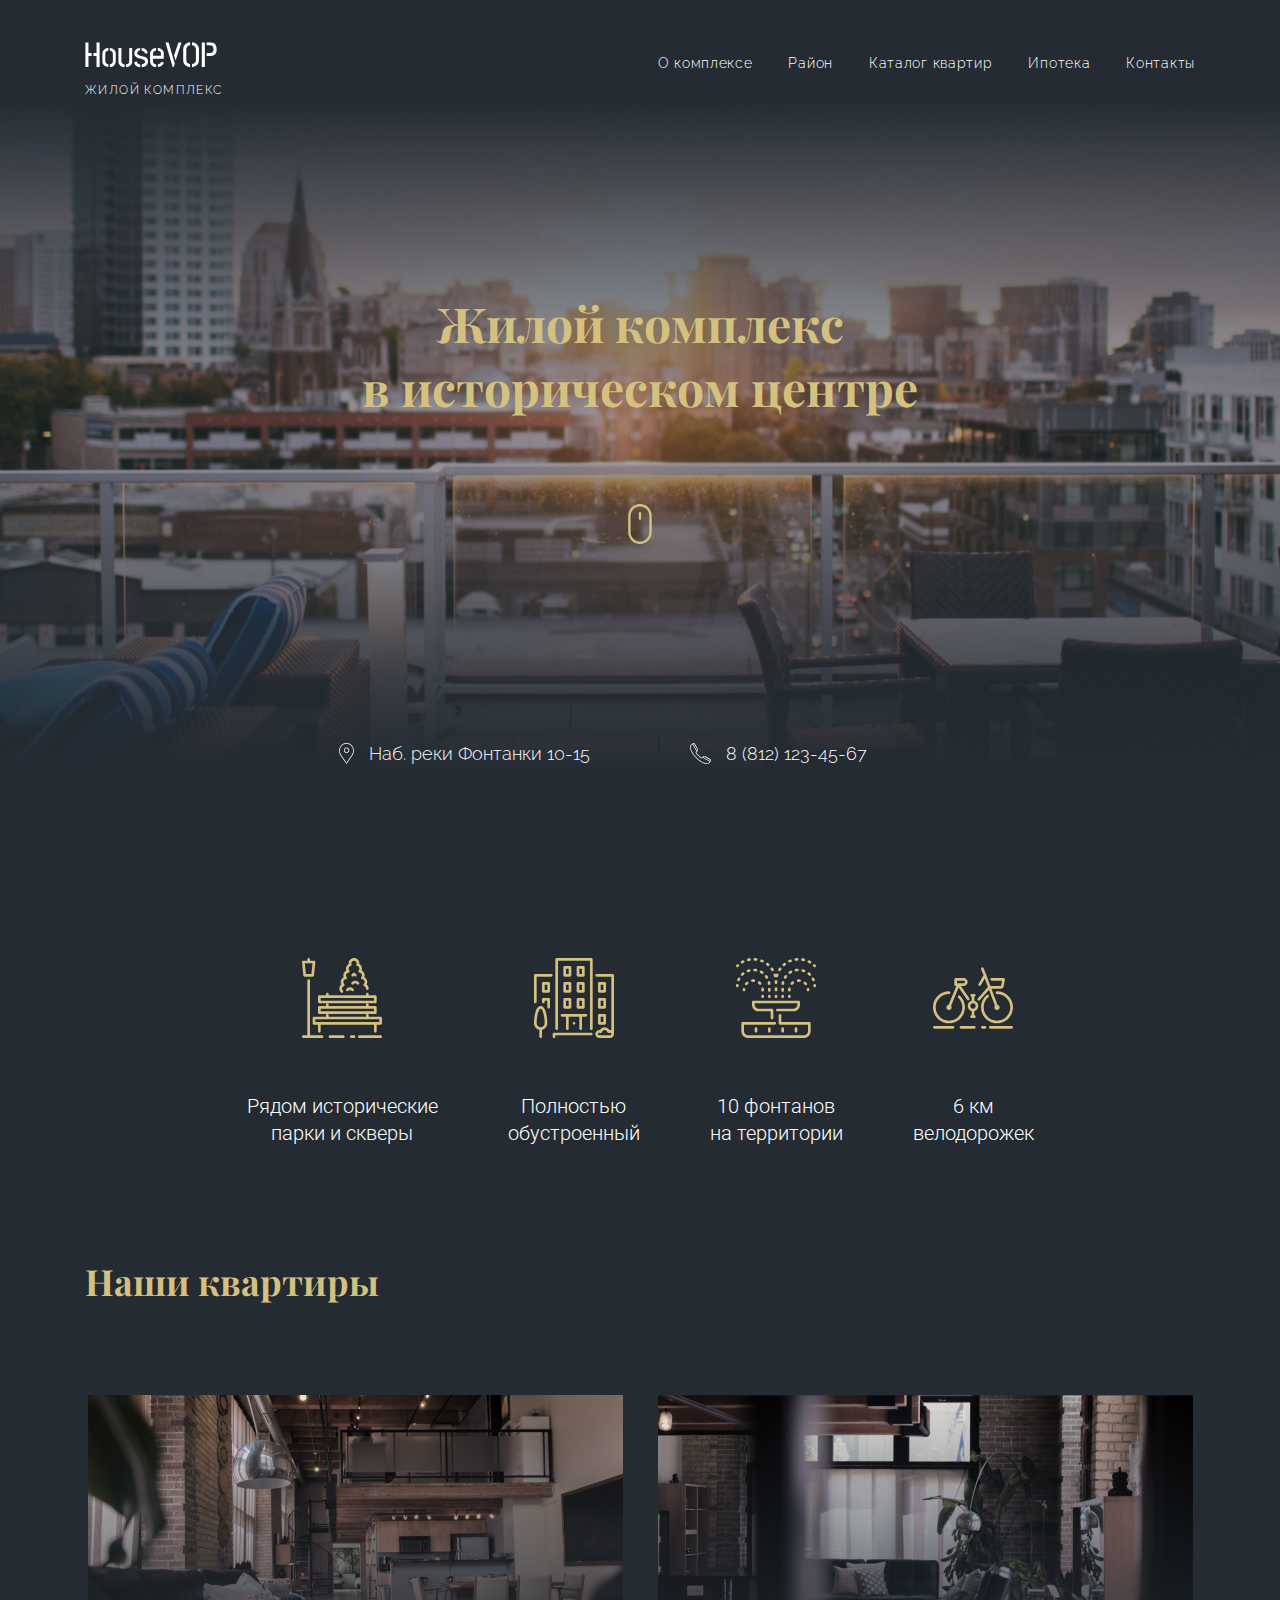
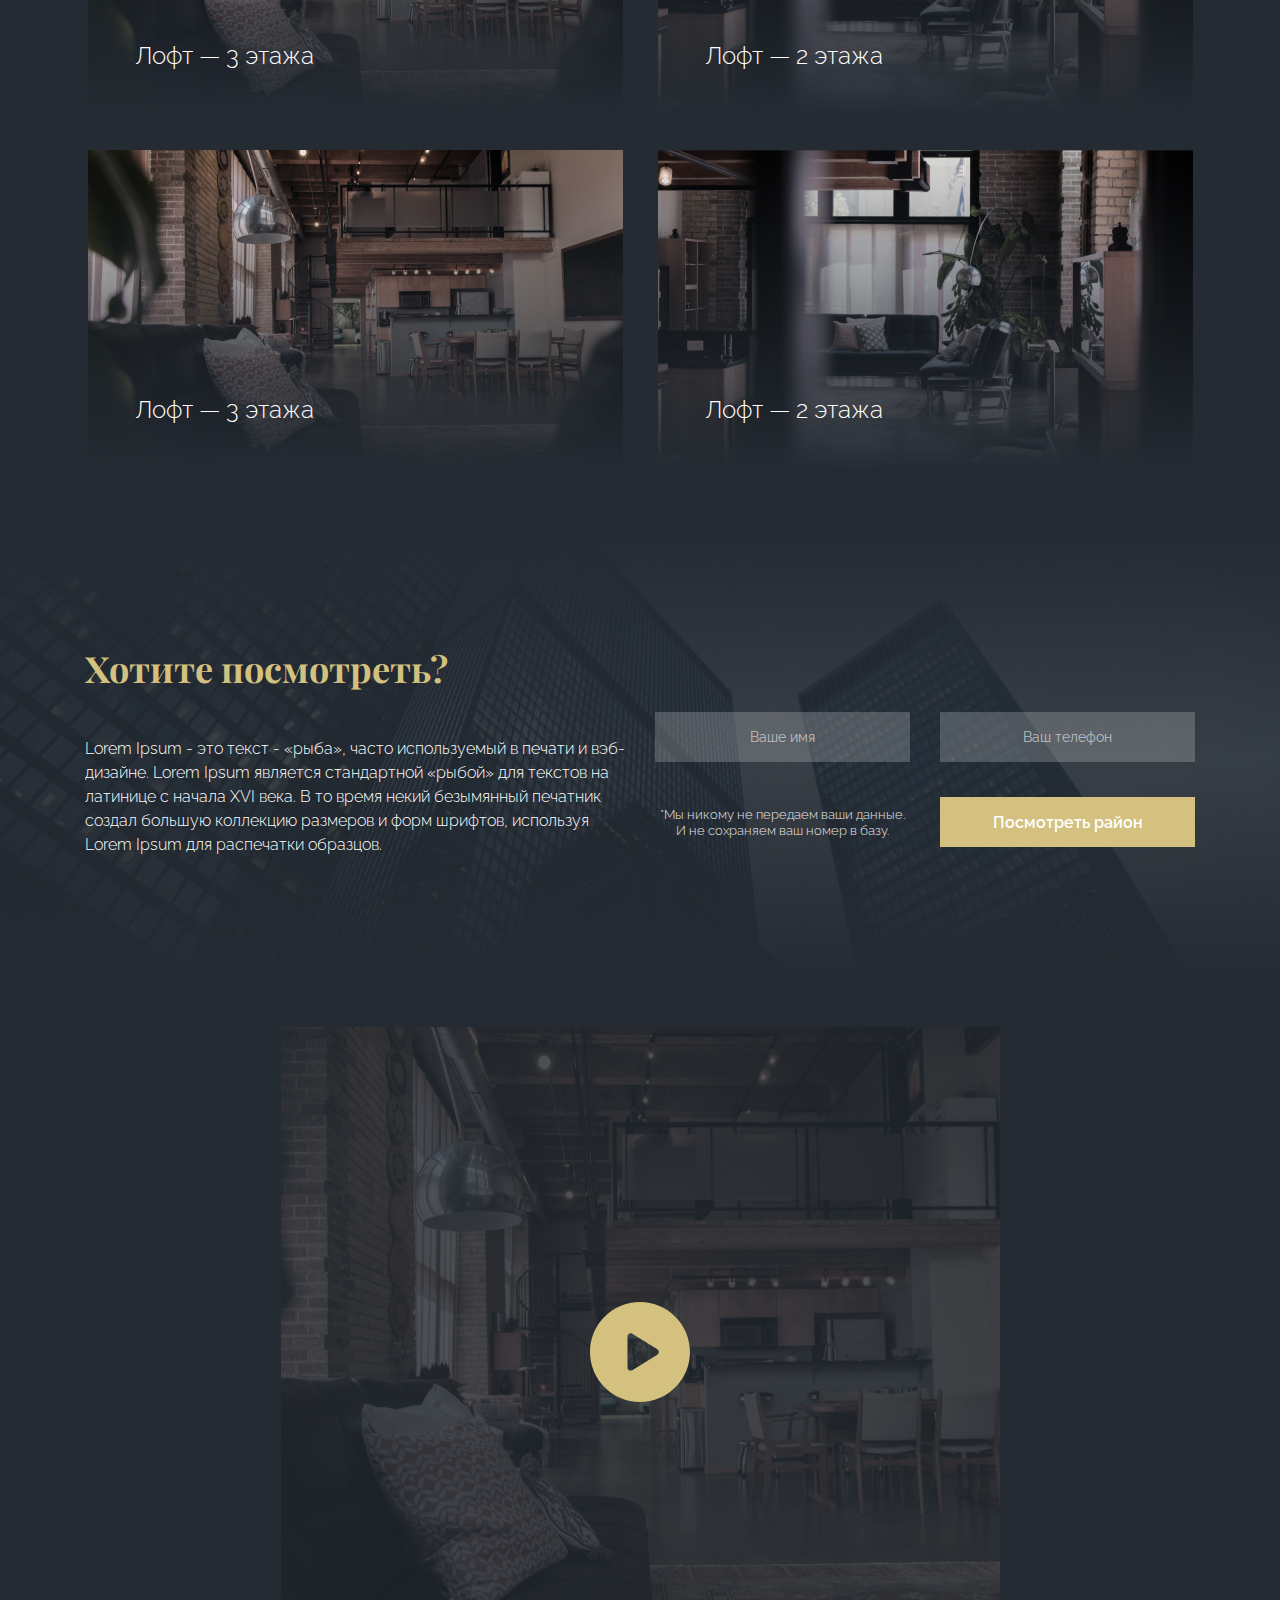
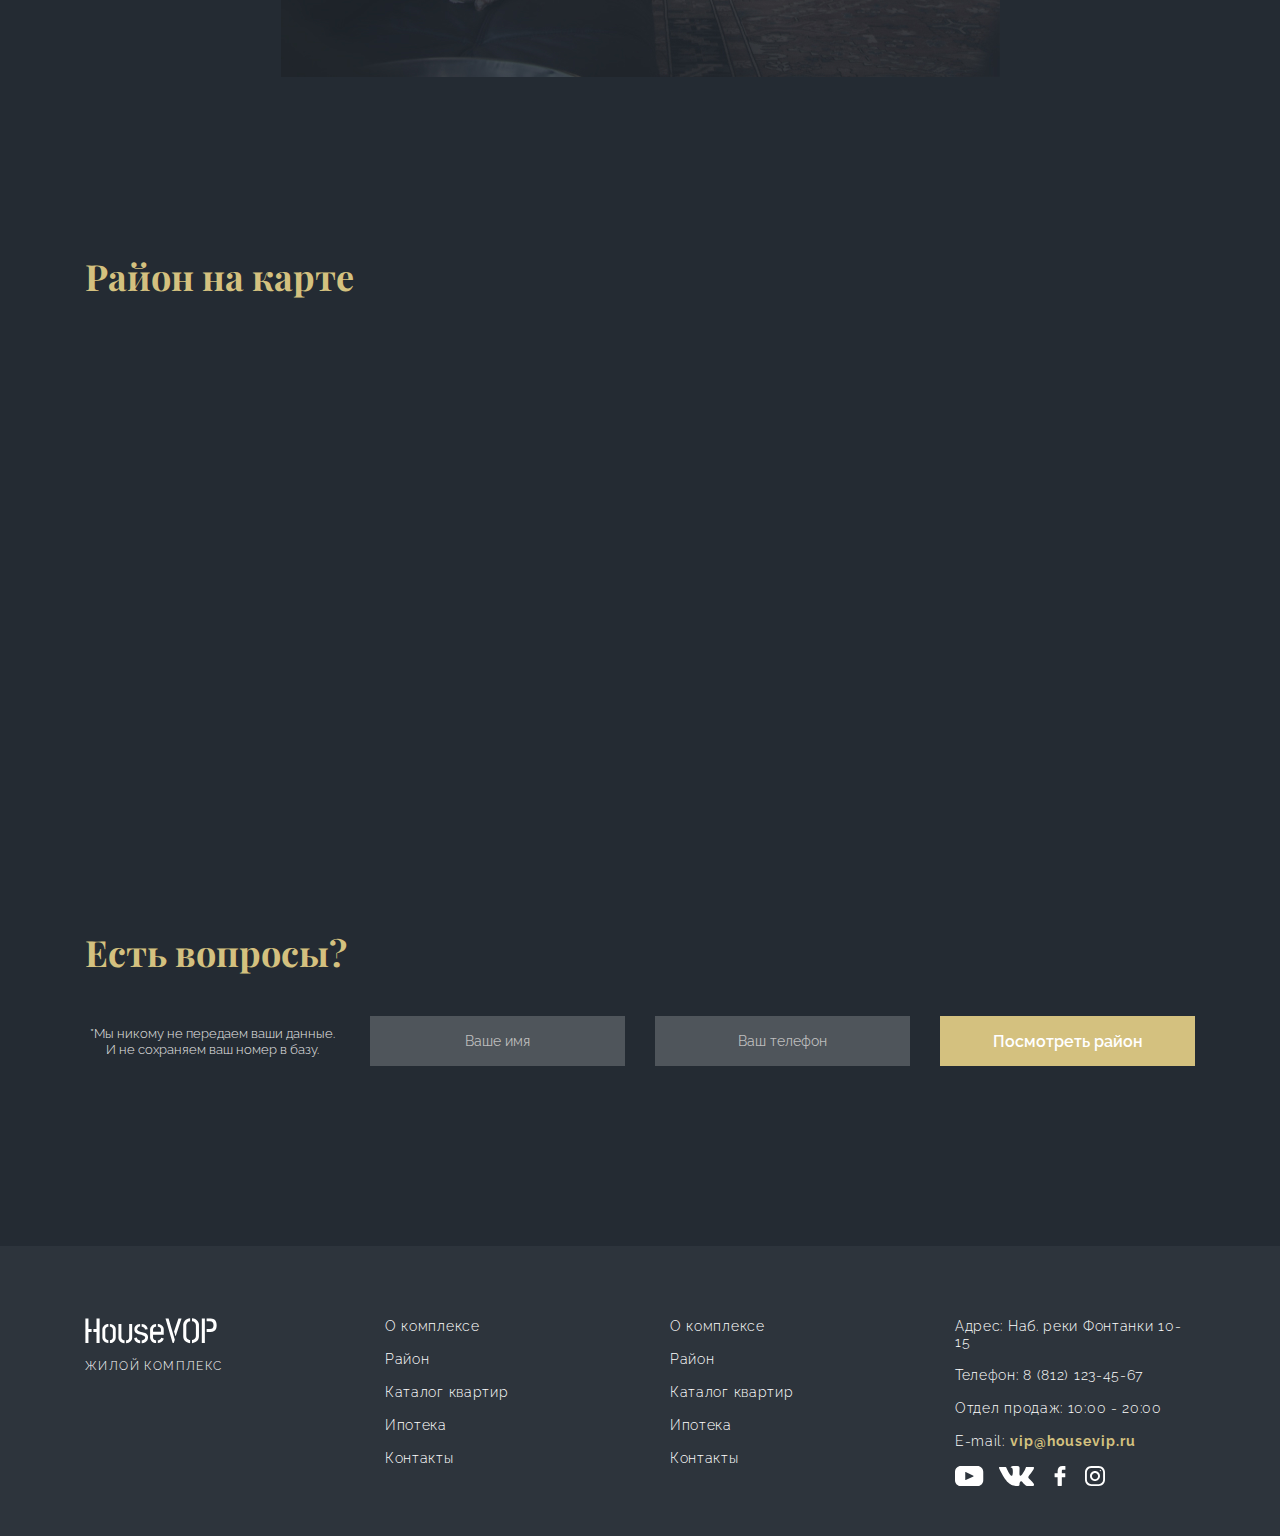
==== index.html @ 963a5469 "init commit" ====
<!DOCTYPE html>
<html lang="ru">

<head>
  <meta charset="UTF-8">
  <meta name="viewport" content="width=device-width, initial-scale=1.0">
  <title lang="en">House VOP</title>
  <meta name="description" content="жилой комплекс House VOP">
  <link
    href="https://fonts.googleapis.com/css2?family=Playfair+Display:wght@700&family=Raleway:wght@300;400;600;700&family=Roboto:wght@300&display=swap"
    rel="stylesheet">
  <link rel="stylesheet" href="css/normalize.css">
  <link rel="stylesheet" href="css/main.css">
</head>

<body>
  <header class="header">
    <div class="container">
      <div class="row">
        <div class="col-left col-2">
          <a href="/" class="link-logo" aria-label="Логотип жилого комплекса House VOP, переход к корневой директории">
            <img src="img/logo.svg" class="img-logo" alt="Логотип жилого комплекса House VOP">
            <span class="font-logo">жилой комплекс</span>
          </a>
        </div>
        <nav class="col-left col-6 offset-4">
          <ul class="nav-main">
            <li><a href="/" class="link-nav font-nav">О комплексе</a></li>
            <li><a href="/" class="link-nav font-nav">Район</a></li>
            <li><a href="/" class="link-nav font-nav">Каталог квартир</a></li>
            <li><a href="/" class="link-nav font-nav">Ипотека</a></li>
            <li><a href="/" class="link-nav font-nav">Контакты</a></li>
          </ul>
        </nav>
      </div>
    </div>
  </header>
  <main>
    <section class="section-title">
      <div class="container">
        <h1 class="font-h1">Жилой комплекс<br>в историческом центре</h1>
        <a href="#section-apartments" class="link-flat"
          aria-label="Переход к вариантам размещения жилого комплекса House VOP">
          <img src="img/mouse.svg" alt="">
        </a>
        <ul class="row nav-title">
          <li class="col-left col-6">
            <a href="#section-map" class="link-map"
              aria-label="Переход к карте расположения жилого комплекса House VOP">
              <img src="img/icon_address.svg" class="img-contacts" alt="">
              <span class="font-contacts">Наб. реки Фонтанки 10-15</span>
            </a>
          </li>
          <li class="col-left col-6">
            <a href="tel:88121234567" class="link-phone"
              aria-label="Переход к звонку по телефону горячей линии жилого комплекса House VOP">
              <img src="img/icon_phone.svg" class="img-contacts" alt="">
              <span class="font-contacts">8 (812) 123-45-67</span>
            </a>
          </li>
        </ul>
      </div>
    </section>
    <section class="section-properties">
      <div class="container">
        <h2 class="font-hidden">Особенности жилого комплекса</h2>
        <ul class="nav-properties">
          <li>
            <img src="img/icon_park.svg" class="properties-img"
              alt="Рядом с жилым комплексом располагаются исторические парки и скверы">
            <p class="font-about">Рядом исторические<br>парки и скверы</p>
          </li>
          <li>
            <img src="img/icon_fullhouse.svg" class="properties-img" alt="Жилой комплекс полностью обустроен">
            <p class="font-about">Полностью<br>обустроенный</p>
          </li>
          <li>
            <img src="img/icon_fountain.svg" class="properties-img"
              alt="На территории жилого комплекса находятся 10 фонтанов">
            <p class="font-about">10 фонтанов<br>на территории</p>
          </li>
          <li>
            <img src="img/icon_bicycle.svg" class="properties-img" alt="Жилой комплекс обустроен 6 км велодорожек">
            <p class="font-about">6 км<br>велодорожек</p>
          </li>
        </ul>
      </div>
    </section>
    <section id="section-apartments">
      <div class="container">
        <h2 class="font-h2">Наши квартиры</h2>
        <ul class="row nav-flat">
          <li class="col-left col-6">
            <figure class="flat-picture">
              <img src="img/flat_1v.jpg" class="flat-img" alt="Фотография варианта расположения 3 этажа">
              <figcaption class="font-flat">Лофт — 3 этажа</figcaption>
            </figure>
          </li>
          <li class="col-left col-6">
            <figure class="flat-picture">
              <img src="img/flat_2v.jpg" class="flat-img" alt="Фотография другого варианта расположения 2 этажа">
              <figcaption class="font-flat">Лофт — 2 этажа</figcaption>
            </figure>
          </li>
          <li class="col-left col-6">
            <figure class="flat-picture">
              <img src="img/flat_1v.jpg" class="flat-img" alt="Фотография варианта расположения 3 этажа">
              <figcaption class="font-flat">Лофт — 3 этажа</figcaption>
            </figure>
          </li>
          <li class="col-left col-6">
            <figure class="flat-picture">
              <img src="img/flat_2v.jpg" class="flat-img" alt="Фотография другого варианта расположения 2 этажа">
              <figcaption class="font-flat">Лофт — 2 этажа</figcaption>
            </figure>
          </li>
        </ul>
      </div>
    </section>
    <section class="section-watch">
      <div class="container">
        <h2 class="font-h2">Хотите посмотреть?</h2>
        <form aria-label="Форма регистрации">
          <div class="row">
            <div class="col-left col-6">
              <p class="font-paragraph">
                Lorem Ipsum - это текст - <q>рыба</q>, часто используемый в печати и вэб-дизайне. Lorem Ipsum является
                стандартной <q>рыбой</q> для текстов на латинице с начала XVI века. В то время некий безымянный печатник
                создал большую коллекцию размеров и форм шрифтов, используя Lorem Ipsum для распечатки образцов.
              </p>
            </div>
            <div class="col-left col-3">
              <input class="input-main input-spec" type="text" name="name" placeholder="Ваше имя" maxlength="50"
                aria-label="Поле для ввода вашего имени">
              <div class="input-spec">
                <p class="font-text-more">*Мы никому не передаем ваши данные. И не сохраняем ваш номер в базу.
                </p>
              </div>
            </div>
            <div class="col-left col-3">
              <input class="input-main input-spec" type="tel" name="tel" placeholder="Ваш телефон" maxlength="20"
                aria-label="Поле для ввода вашего телефона">
              <button class="button-main input-spec" type="submit"
                aria-label="Отправить свои данные для регистрации, чтобы посмотреть район">
                Посмотреть район
              </button>
            </div>
          </div>
        </form>
      </div>
    </section>
    <section>
      <div class="container">
        <h2 class="font-hidden">Рекламный видео-ролик о жилом комплексе House VOP</h2>
        <div class="video-wrap">
          <video class="main-video" src="https://febasic.github.io/media/video.mp4" poster="img/rectangle3.jpg"
            playsinline aria-label="Рекламный видео-ролик о жилом комплексе House VOP">
            Извините, ваш браузер не поддерживает воспроизведение видео.
          </video>
          <button type="button" class="play-button" aria-label="Начать воспроизведение видео-ролика"></button>
        </div>
      </div>
    </section>
    <section id="section-map" class="section-map">
      <div class="container">
        <h2 class="font-h2">Район на карте</h2>
        <iframe
          src="https://www.google.com/maps/embed?pb=!1m18!1m12!1m3!1d661.3763682506888!2d35.05466438812497!3d48.46601728793535!2m3!1f0!2f0!3f0!3m2!1i1024!2i768!4f13.1!3m3!1m2!1s0x40dbe2c2a31220a1%3A0x9ffb0c281aeab08e!2z0JrQvtC80L_RjNGO0YLQtdGA0L3QsNGPINGI0LrQvtC70LAgSGlsbGVs!5e0!3m2!1sru!2sua!4v1598820616749!5m2!1sru!2sua"
          class="map" allow="fullscreen" tabindex="0" aria-label="Карта расположения жилого комплекса House VOP">
        </iframe>
      </div>
    </section>
    <section class="section-questions">
      <div class="container">
        <h2 class="font-h2">Есть вопросы?</h2>
        <form aria-label="Форма регистрации" class="form-questions">
          <div class="row">
            <div class="col-left col-3">
              <p class="font-text-more">*Мы никому не передаем ваши данные. И не сохраняем ваш номер в базу.</p>
            </div>
            <div class="col-left col-3">
              <input class="input-main" type="text" name="name" placeholder="Ваше имя" maxlength="50"
                aria-label="Поле для ввода вашего имени">
            </div>
            <div class="col-left col-3">
              <input class="input-main" type="tel" name="tel" placeholder="Ваш телефон" maxlength="20"
                aria-label="Поле для ввода вашего телефона">
            </div>
            <div class="col-left col-3">
              <button class="button-main" type="submit"
                aria-label="Отправить свои данные для регистрации, чтобы посмотреть район">
                Посмотреть район
              </button>
            </div>
          </div>
        </form>
      </div>
    </section>
  </main>
  <footer class="footer">
    <div class="container">
      <div class="row">
        <div class="col-left col-3">
          <a href="/" class="link-logo" aria-label="Логотип жилого комплекса House VOP, переход к корневой директории">
            <img src="img/logo.svg" class="img-logo" alt="Логотип жилого комплекса House VOP">
            <span class="font-logo">жилой комплекс</span>
          </a>
        </div>
        <div class="col-left col-3">
          <ul class="nav-footer">
            <li><a href="/" class="link-ft font-nav">О комплексе</a></li>
            <li><a href="/" class="link-ft font-nav">Район</a></li>
            <li><a href="/" class="link-ft font-nav">Каталог квартир</a></li>
            <li><a href="/" class="link-ft font-nav">Ипотека</a></li>
            <li><a href="/" class="link-ft font-nav">Контакты</a></li>
          </ul>
        </div>
        <div class="col-left col-3">
          <ul class="nav-footer">
            <li><a href="/" class="link-ft font-nav">О комплексе</a></li>
            <li><a href="/" class="link-ft font-nav">Район</a></li>
            <li><a href="/" class="link-ft font-nav">Каталог квартир</a></li>
            <li><a href="/" class="link-ft font-nav">Ипотека</a></li>
            <li><a href="/" class="link-ft font-nav">Контакты</a></li>
          </ul>
        </div>
        <div class="col-left col-3">
          <ul class="nav-footer">
            <li>
              <a href="#section-map" class="link-ft font-nav"
                aria-label="Переход к карте расположения жилого комплекса House VOP Наб. реки Фонтанки 10-15">
                Адрес: Наб. реки Фонтанки 10-15
              </a>
            </li>
            <li>
              <a href="tel:88121234567" class="link-ft font-nav"
                aria-label="Переход к звонку по телефону горячей линии жилого комплекса House VOP 8 (812) 123-45-67">
                Телефон: 8 (812) 123-45-67
              </a>
            </li>
            <li>
              <span class="link-ft font-nav">Отдел продаж: 10:00 - 20:00</span>
            </li>
            <li>
              <a href="mailto:vip@housevip.ru" class="link-ft font-nav"
                aria-label="Переход в почтовую программу для написания письма администрации жилого комплекса House VOP">
                E-mail: <span class="font-email">vip@housevip.ru</span>
              </a>
            </li>
            <li>
              <ul class="nav-social-links">
                <li>
                  <a href="/" class="link-ft" aria-label="Переход на Youtube-канал">
                    <img src="img/icon_video.svg" alt="">
                  </a>
                </li>
                <li>
                  <a href="/" class="link-ft" aria-label="Переход в социальную сеть В Контакте">
                    <img src="img/icon_vk.svg" alt="">
                  </a>
                </li>
                <li>
                  <a href="/" class="link-ft" aria-label="Переход на фейсбук">
                    <img src="img/icon_fb.svg" alt="">
                  </a>
                </li>
                <li>
                  <a href="/" class="link-ft" aria-label="Переход в инстаграм">
                    <img src="img/icon_inst.svg" alt="">
                  </a>
                </li>
              </ul>
            </li>
          </ul>
        </div>
      </div>
    </div>
  </footer>
</body>

</html>
---- css/main.css ----
* {
  box-sizing: border-box;
}
body {
  background-color:#242b33;
  font-family: 'Raleway', sans-serif;
  font-weight: 300;
  color: #fff;
}
.container {
  display: block;
  max-width: 1140px;
  margin-right: auto;
  margin-left: auto;
  padding-right: 15px;
  padding-left: 15px;
}
.row {
  margin-right: -15px;
  margin-left: -15px;
}
.row:after {
  content: '';
  display: block;
  height: 0;
  clear: both;
}
.col-left {
  float: left;
  padding-right: 15px;
  padding-left: 15px;
}
.col-1 {
  width: 8.33333%;
}
.col-2 {
  width: 16.66666%;
}
.col-3 {
  width: 25%;
}
.col-4 {
  width: 33.33333%;
}
.col-5 {
  width: 41.66666%;
}
.col-6 {
  width: 50%;
}
.col-7 {
  width: 58.33333%;
}
.col-8 {
  width: 66.66666%;
}
.col-9 {
  width: 75%;
}
.col-10 {
  width: 83.33333%;
}
.col-11 {
  width: 91.66666%;
}
.col-12 {
  width: 100%;
}
.offset-1 {
  margin-left: 8.33333%;
}
.offset-2 {
  margin-left: 16.66666%;
}
.offset-3 {
  margin-left: 25%;
}
.offset-4 {
  margin-left: 33.33333%;
}
.link-logo,
.link-nav,
.link-flat,
.link-map,
.link-phone,
.link-ft {
  text-decoration: none;
  color: #fff;
}
.nav-main,
.nav-title,
.nav-properties,
.nav-flat,
.nav-footer,
.nav-social-links {
  list-style-type: none;
  margin: 0;
  padding: 0;
}
.header {
  padding-top: 30px;
}
.section-title {
  padding-top: 194px;
  padding-bottom: 74px;
  text-align: center;
  background-image: url("../img/rectangle.jpg");
  background-position: center bottom;
  background-repeat: no-repeat;
}
.section-properties {
  padding-top: 120px;
  padding-bottom: 110px;
  text-align: center;
}
.section-watch {
  padding-top: 170px;
  padding-bottom: 165px;
  background-image: url("../img/rectangle2.jpg");
  background-position: center top;
  background-repeat: no-repeat;
}
.section-map {
  padding-top: 175px;
}
.section-questions {
  padding-top: 175px;
  padding-bottom: 180px;
}
.footer {
  padding-top: 60px;
  padding-bottom: 45px;
  background-color: #2d343c;
}
.font-h1 {
  font-family: 'Playfair Display', serif;
  font-size: 48px;
  color: #d4c17f;
  line-height: 64px;
  margin: 0;
}
.font-h2 {
  font-family: 'Playfair Display', serif;
  font-size: 36px;
  color: #d4c17f;
  line-height: 48px;
  margin: 0;
}
.font-logo {
  font-size: 12px;
  letter-spacing: 1.4px;
  text-transform: uppercase;
  line-height: 14px;
  display: block;
}
.link-logo { 
  display: block;
}
.img-logo {
  padding-top: 12px;
  padding-bottom: 15px;
  display: block;
}
.font-nav {
  font-size: 14px;
  letter-spacing: 0.7px;  
  line-height: 16px;
}
.nav-main {
  padding-top: 25px;
  font-size: 0;
  text-align: right;
}
.nav-main li {
  display: inline-block;
}
.nav-main:first-child {
  margin-left: -18px;
}
.nav-main:last-child {
  margin-right: -18px;
}
.link-nav {
  padding-right: 18px;
  padding-left: 18px;
}
.font-contacts {
  font-size: 18px;
  line-height: 21px;
  vertical-align: top;
}
.link-flat {
  display: block;
  padding-top: 85px;
  padding-bottom: 195px;
}
.link-map {
  display: block;
  padding-right: 35px;
  text-align: right;
}
.link-phone {
  display: block;
  padding-left: 35px;
  text-align: left;
}
.nav-title {
  font-size: 0;
}
.nav-title li{
  display: inline-block;
}
.img-contacts {
  margin-right: 15px;
}
.font-hidden {
  position: absolute;
  width: 1px;
  height: 1px;
  margin: -1px;
  border: 0;
  padding: 0;
  clip-path: inset(100%);
  clip: rect(0, 0, 0, 0);
  overflow: hidden;
}
.font-about {
  font-family: 'Roboto', sans-serif;
  font-size: 20px;
  color: #fff;
  line-height: 27px;
  margin: 55px 0 0 0;
}
.nav-properties {
  font-size: 0;
}
.nav-properties li {
  display: inline-block;
  padding-right: 35px;
  padding-left: 35px;
}
.properties-img {
  width: 80px;
  height: 80px;
  object-fit: contain;
}
.nav-flat {
  margin-top: 60px;
  margin-right: -15px;
  margin-left: -15px;
}
.flat-img {
  max-width: 100%;
  height: 320px;
  object-fit: contain;
}
.flat-picture {
  position: relative;
  margin: 30px 0 0 0;
  padding: 0;
  text-align: center;
}
.font-flat {
  position: absolute;
  font-size: 24px;
  line-height: 28px;
  bottom: 50px;
  left: 50px;
}
.font-paragraph {
  font-size: 16px;
  line-height: 24px;
  margin-top: 45px;
  margin-bottom: 0;
}
.input-spec {
  margin-top: 20px;
  margin-bottom: 15px;
}
.video-wrap {
  position: relative; 
  text-align: center;
}
.main-video {
  width: 720px;
  height: 650px;
  border: 0;
  display: block;
  margin: auto;
}
.play-button {
  border: 0;
  padding: 0;
  position: absolute;
  margin: auto;
  position: absolute;
  top: 0;
  right: 0;
  bottom: 0;
  left: 0;
  background-image: url("../img/play-button.svg");
  background-color: rgba(0, 0, 0, 0);
  width: 100px;
  height: 100px;
  z-index: 1;
}
.play-button:hover,
.play-button:focus {
  outline: none;
  border-radius: 50%;
  box-shadow: 0 0 2px 2px #242b33,
  0 0 2px 3px white;
}
.play-button:active {
  outline: none;
  border-radius: 50%;
  box-shadow: 0 0 2px 3px white;
}
.map {
  margin-top: 95px;
  border: 0;
  width: 100%;
  height: 358px;
  display: block;
}
.form-questions {
  margin-top: 40px;
}
.font-text-more {
  font-size: 13px;
  color: #e7e7e7;
  line-height: 16px;
  margin: 0;
  padding: 10px 0 0 0;
  text-align: center;
}
.input-main,
.button-main {
  width: 255px;
  height: 50px;
  border: none;
  padding: 0;
  text-align: center;
}
.input-main {
  background-color: rgba(255, 255, 255, 0.2);
  color: #fff;
  font-size: 14px;
  line-height: 27px;
}
.input-main::placeholder {
  color: #bebebe;
}
.input-main:hover {
  border: 1px solid #242b33;
  border-radius: 5px;
}
.input-main:focus {
  outline: none;
  border: 1px solid #fff;
  border-radius: 5px;
}
.button-main {
  background-color: #d4c17f;
  color: #fff;
  font-weight: 600;
  font-size: 16px;
  line-height: 27px;
}
.button-main:hover {
  border: 1px solid #242b33;
  border-radius: 5px;
  color: #242b33;
}
.button-main:focus,
.button-main:active {
  outline: none;
  border: 1px solid #fff;
  border-radius: 5px;
  color: #242b33;
}
.link-ft {
  padding-top: 12px;
  padding-bottom: 5px;
  padding-left: 15px;
  display: block; 
}
.font-email {
  font-size: 14px;
  font-weight: bold;
  letter-spacing: 1px;  
  color: #d4c17f;
  line-height: 16px;
}
.nav-social-links {
  font-size: 0;
}
.nav-social-links li {
  display: inline-block;
}
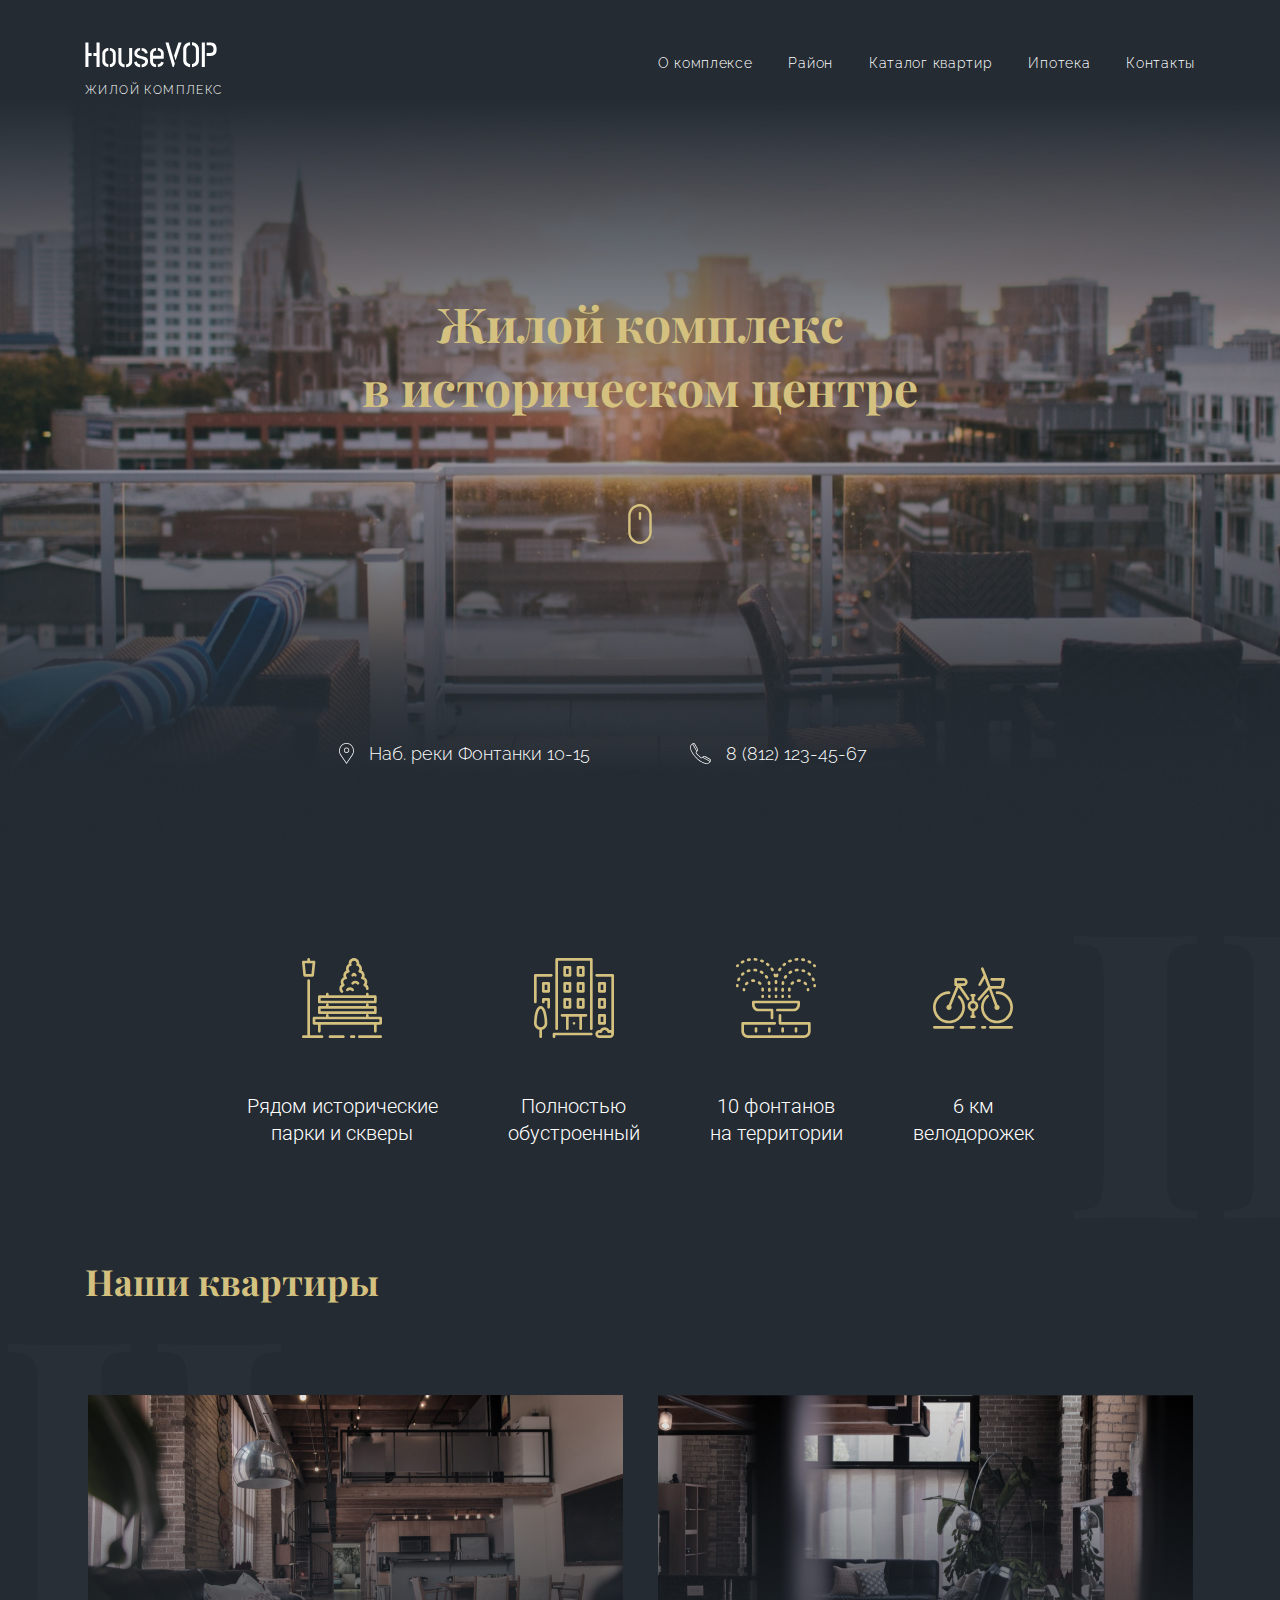
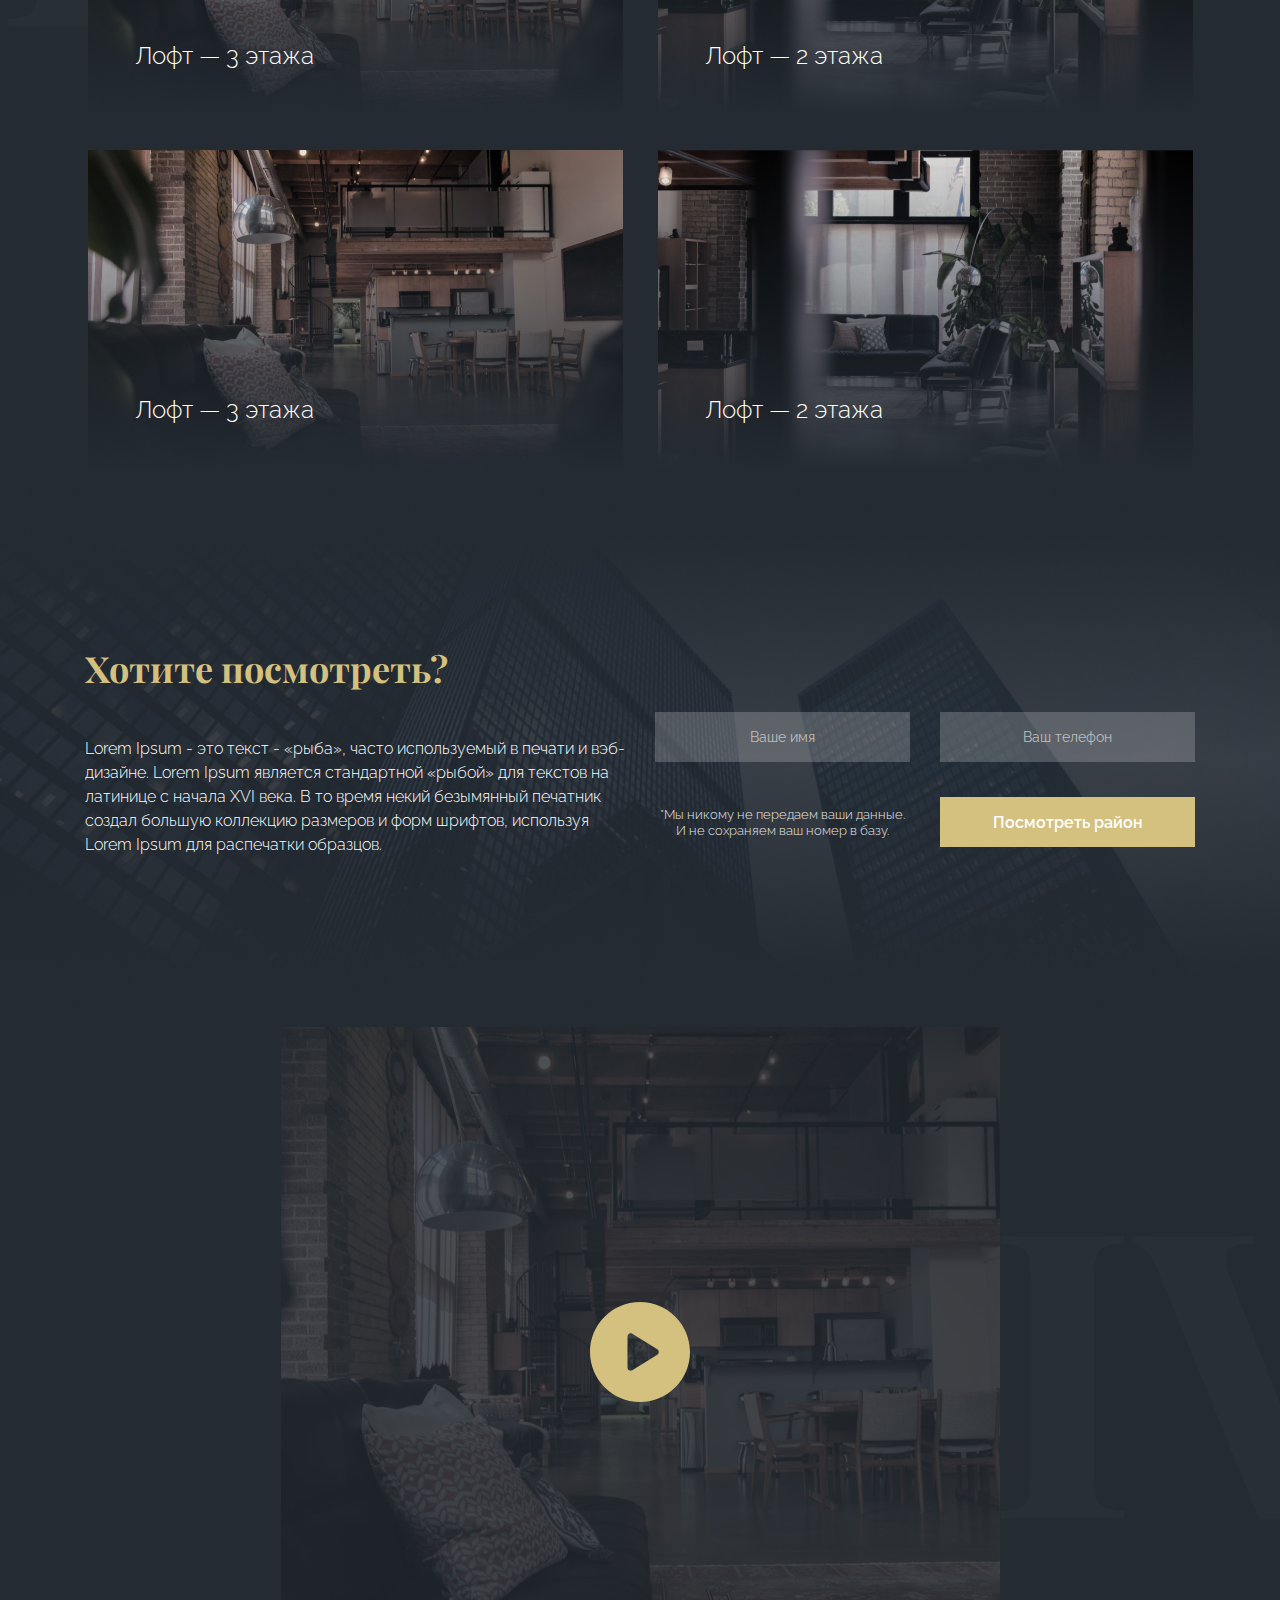
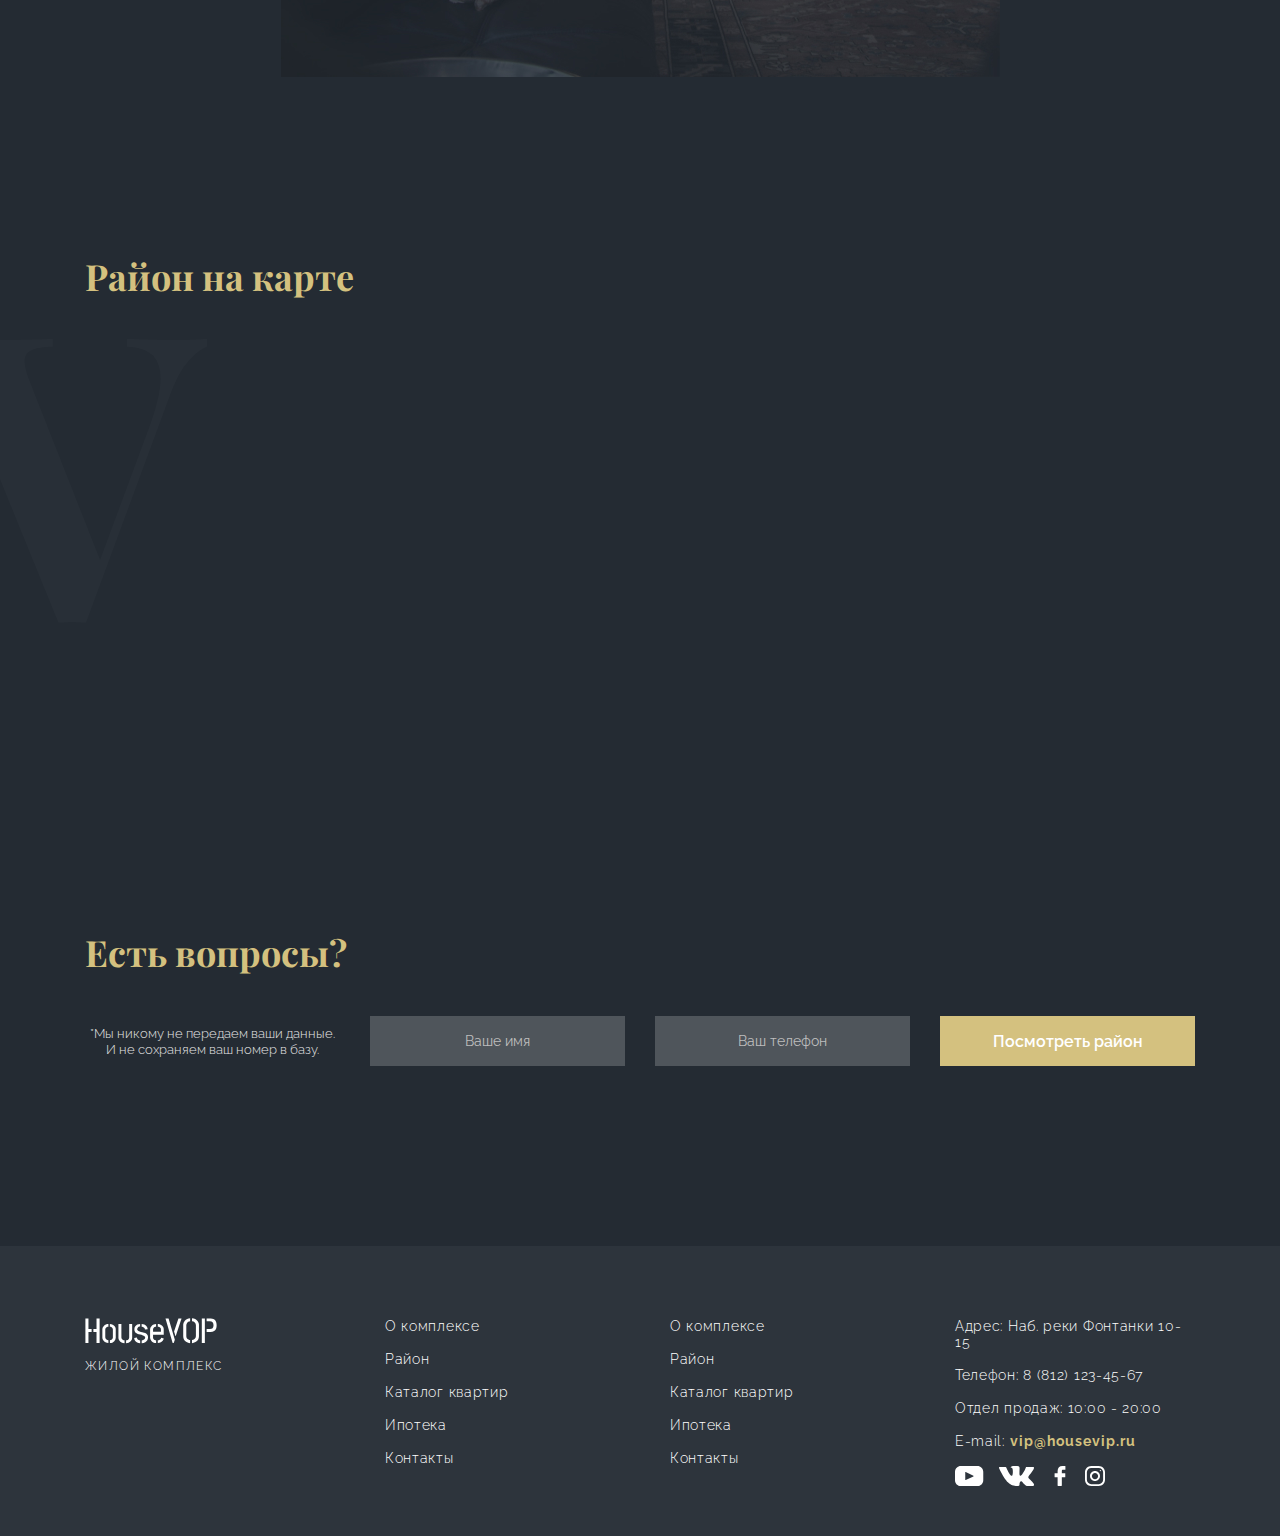
==== commit a8d47b23: "added decorative elements" ====
--- a/index.html
+++ b/index.html
@@ -84,6 +84,7 @@
             <p class="font-about">6 км<br>велодорожек</p>
           </li>
         </ul>
+        <div class="font-roman-num roman-item-right roman-ii">II</div>
       </div>
     </section>
     <section id="section-apartments">
@@ -115,6 +116,7 @@
             </figure>
           </li>
         </ul>
+        <div class="font-roman-num roman-item-left roman-iii">III</div>
       </div>
     </section>
     <section class="section-watch">
@@ -158,6 +160,7 @@
             Извините, ваш браузер не поддерживает воспроизведение видео.
           </video>
           <button type="button" class="play-button" aria-label="Начать воспроизведение видео-ролика"></button>
+          <div class="font-roman-num roman-item-right roman-iv">IV</div>
         </div>
       </div>
     </section>
@@ -168,6 +171,7 @@
           src="https://www.google.com/maps/embed?pb=!1m18!1m12!1m3!1d661.3763682506888!2d35.05466438812497!3d48.46601728793535!2m3!1f0!2f0!3f0!3m2!1i1024!2i768!4f13.1!3m3!1m2!1s0x40dbe2c2a31220a1%3A0x9ffb0c281aeab08e!2z0JrQvtC80L_RjNGO0YLQtdGA0L3QsNGPINGI0LrQvtC70LAgSGlsbGVs!5e0!3m2!1sru!2sua!4v1598820616749!5m2!1sru!2sua"
           class="map" allow="fullscreen" tabindex="0" aria-label="Карта расположения жилого комплекса House VOP">
         </iframe>
+        <div class="font-roman-num roman-item-left roman-v">V</div>
       </div>
     </section>
     <section class="section-questions">
--- a/css/main.css
+++ b/css/main.css
@@ -14,6 +14,7 @@
   margin-left: auto;
   padding-right: 15px;
   padding-left: 15px;
+  position: relative;
 }
 .row {
   margin-right: -15px;
@@ -77,6 +78,30 @@
 }
 .offset-4 {
   margin-left: 33.33333%;
+}
+.offset-5 {
+  margin-left: 41.66666%;
+}
+.offset-6 {
+  margin-left: 50%;
+}
+.offset-7 {
+  margin-left: 58.33333%;
+}
+.offset-8 {
+  margin-left: 66.66666%;
+}
+.offset-9 {
+  margin-left: 75%;
+}
+.offset-10 {
+  margin-left: 83.33333%;
+}
+.offset-11 {
+  margin-left: 91.66666%;
+}
+.offset-12 {
+  margin-left: 100%;
 }
 .link-logo,
 .link-nav,
@@ -282,7 +307,7 @@
   text-align: center;
 }
 .main-video {
-  width: 720px;
+  max-width: 720px;
   height: 650px;
   border: 0;
   display: block;
@@ -293,7 +318,6 @@
   padding: 0;
   position: absolute;
   margin: auto;
-  position: absolute;
   top: 0;
   right: 0;
   bottom: 0;
@@ -397,4 +421,41 @@
 }
 .nav-social-links li {
   display: inline-block;
+}
+/* новое  */
+.qqq {
+  border: 1px solid white;
+}
+.font-roman-num {
+  font-family: 'Playfair Display', serif;
+  font-size: 400px;
+  font-weight: bold;
+  line-height: 507px;
+  color: rgba(255, 255, 255, 0.02);
+  position: absolute;
+  top: 0;
+  bottom: 0;
+  height: 507px;
+  z-index: -1;
+}
+.roman-item-right {
+  right: 0;
+  margin-top: auto;
+  margin-bottom: auto;
+}
+.roman-item-left {
+  left: 0;
+  margin-top: -50px;
+}
+.roman-ii {
+  margin-right: -150px;
+}
+.roman-iv {
+  margin-right: -209px;
+}
+.roman-v {
+  margin-left: -134px;
+}
+.roman-iii {
+  margin-left: -226px;
 }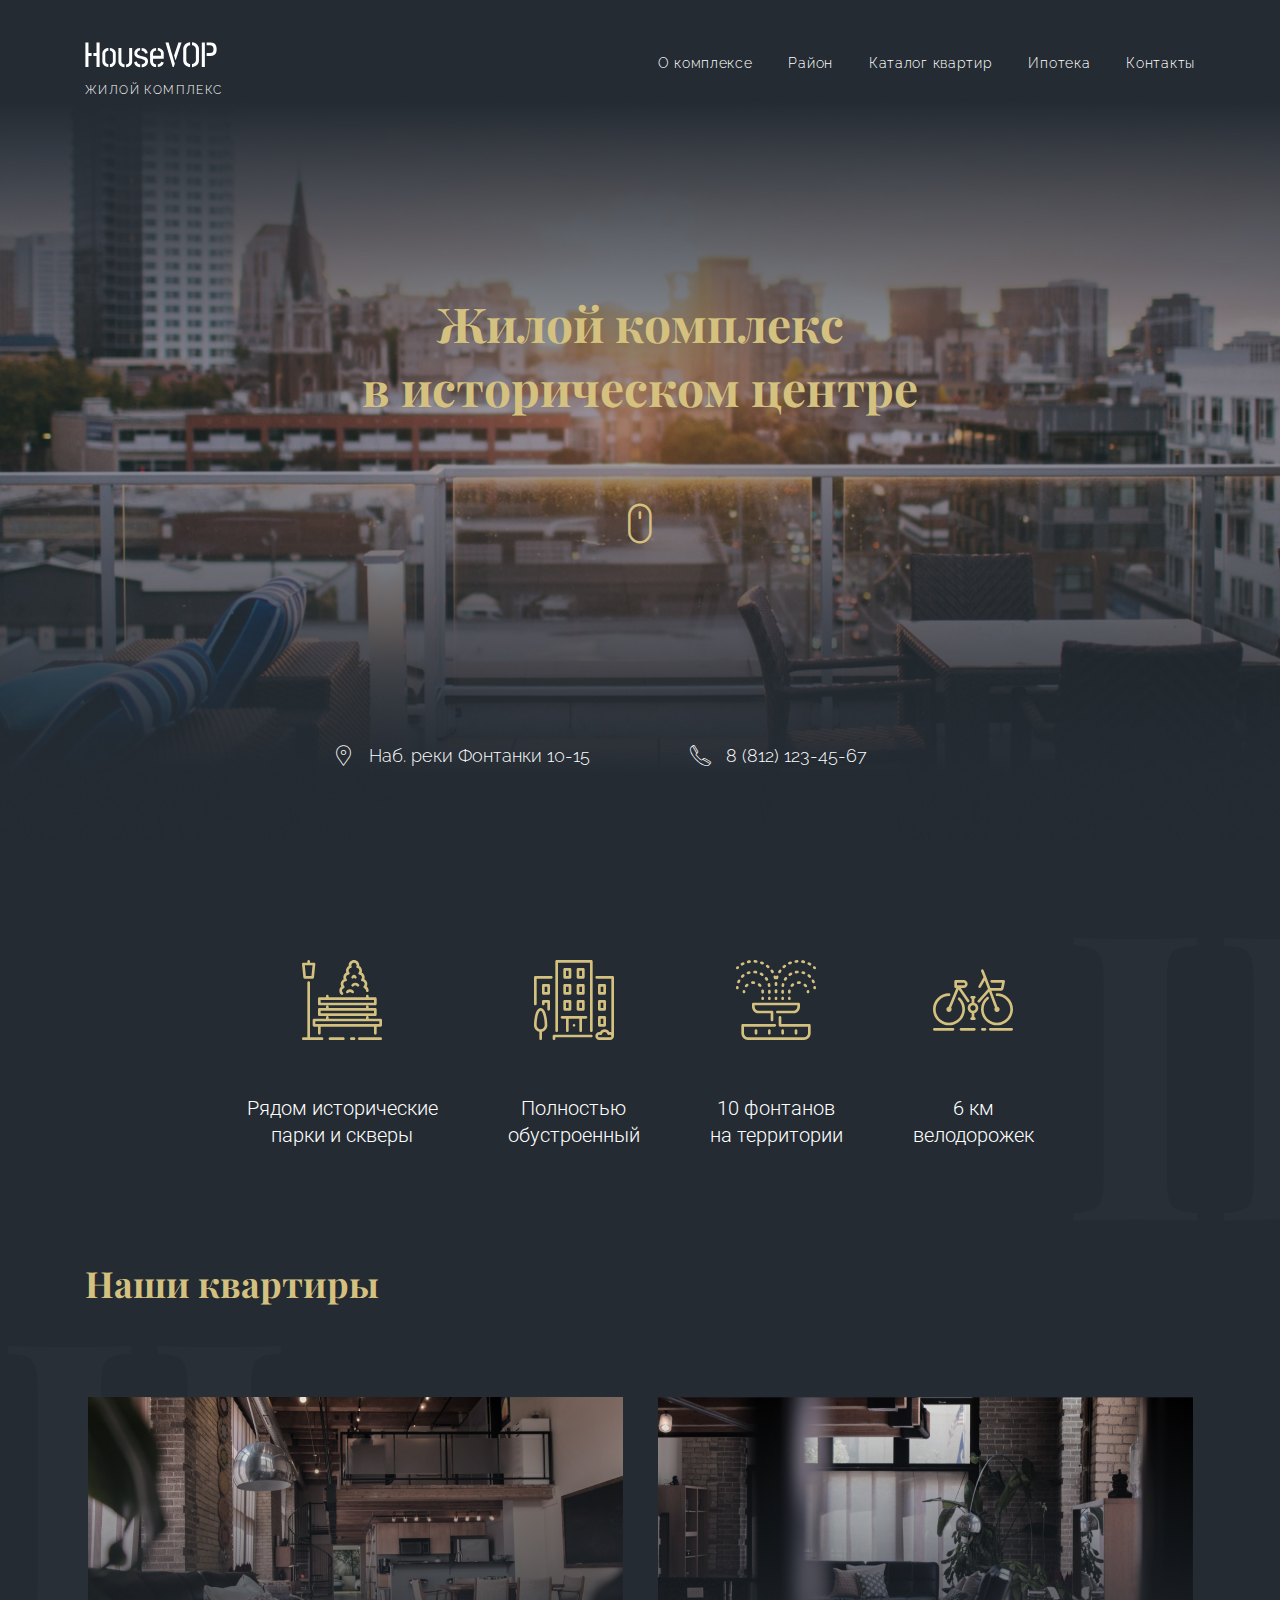
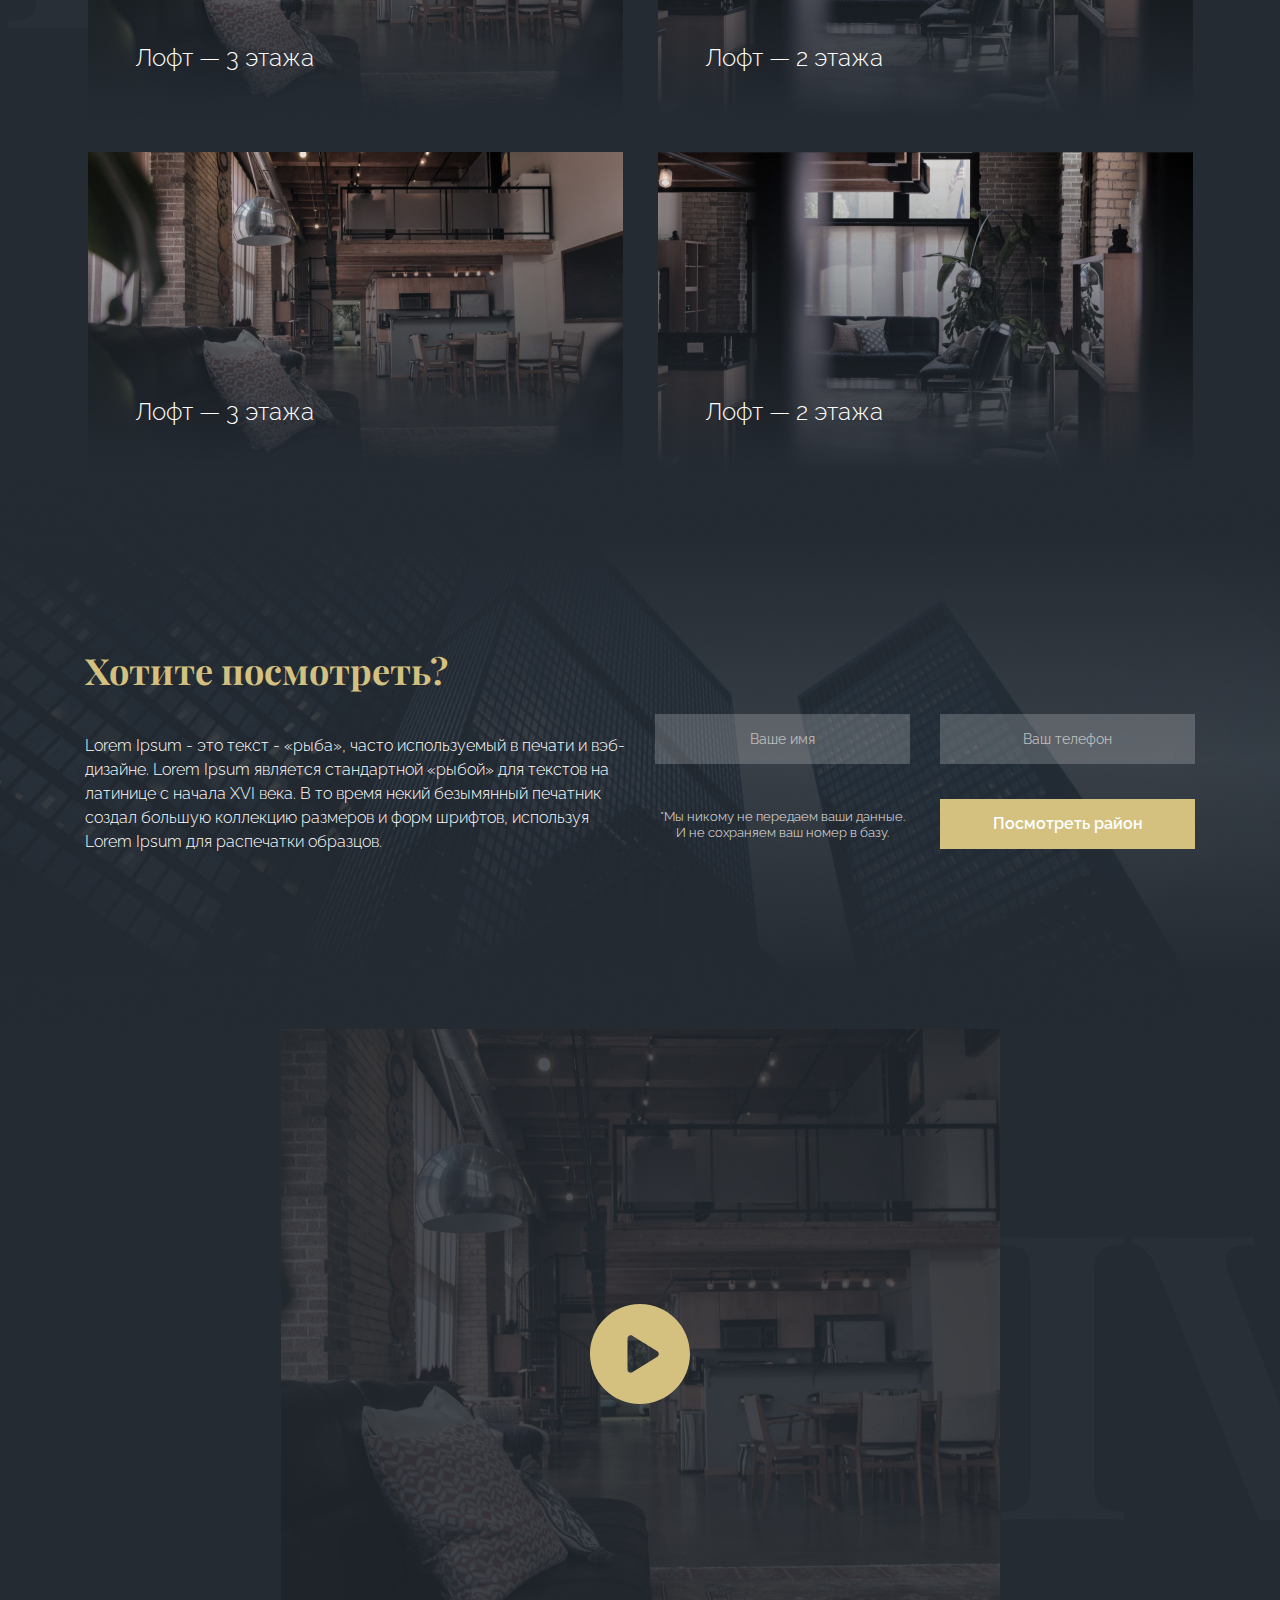
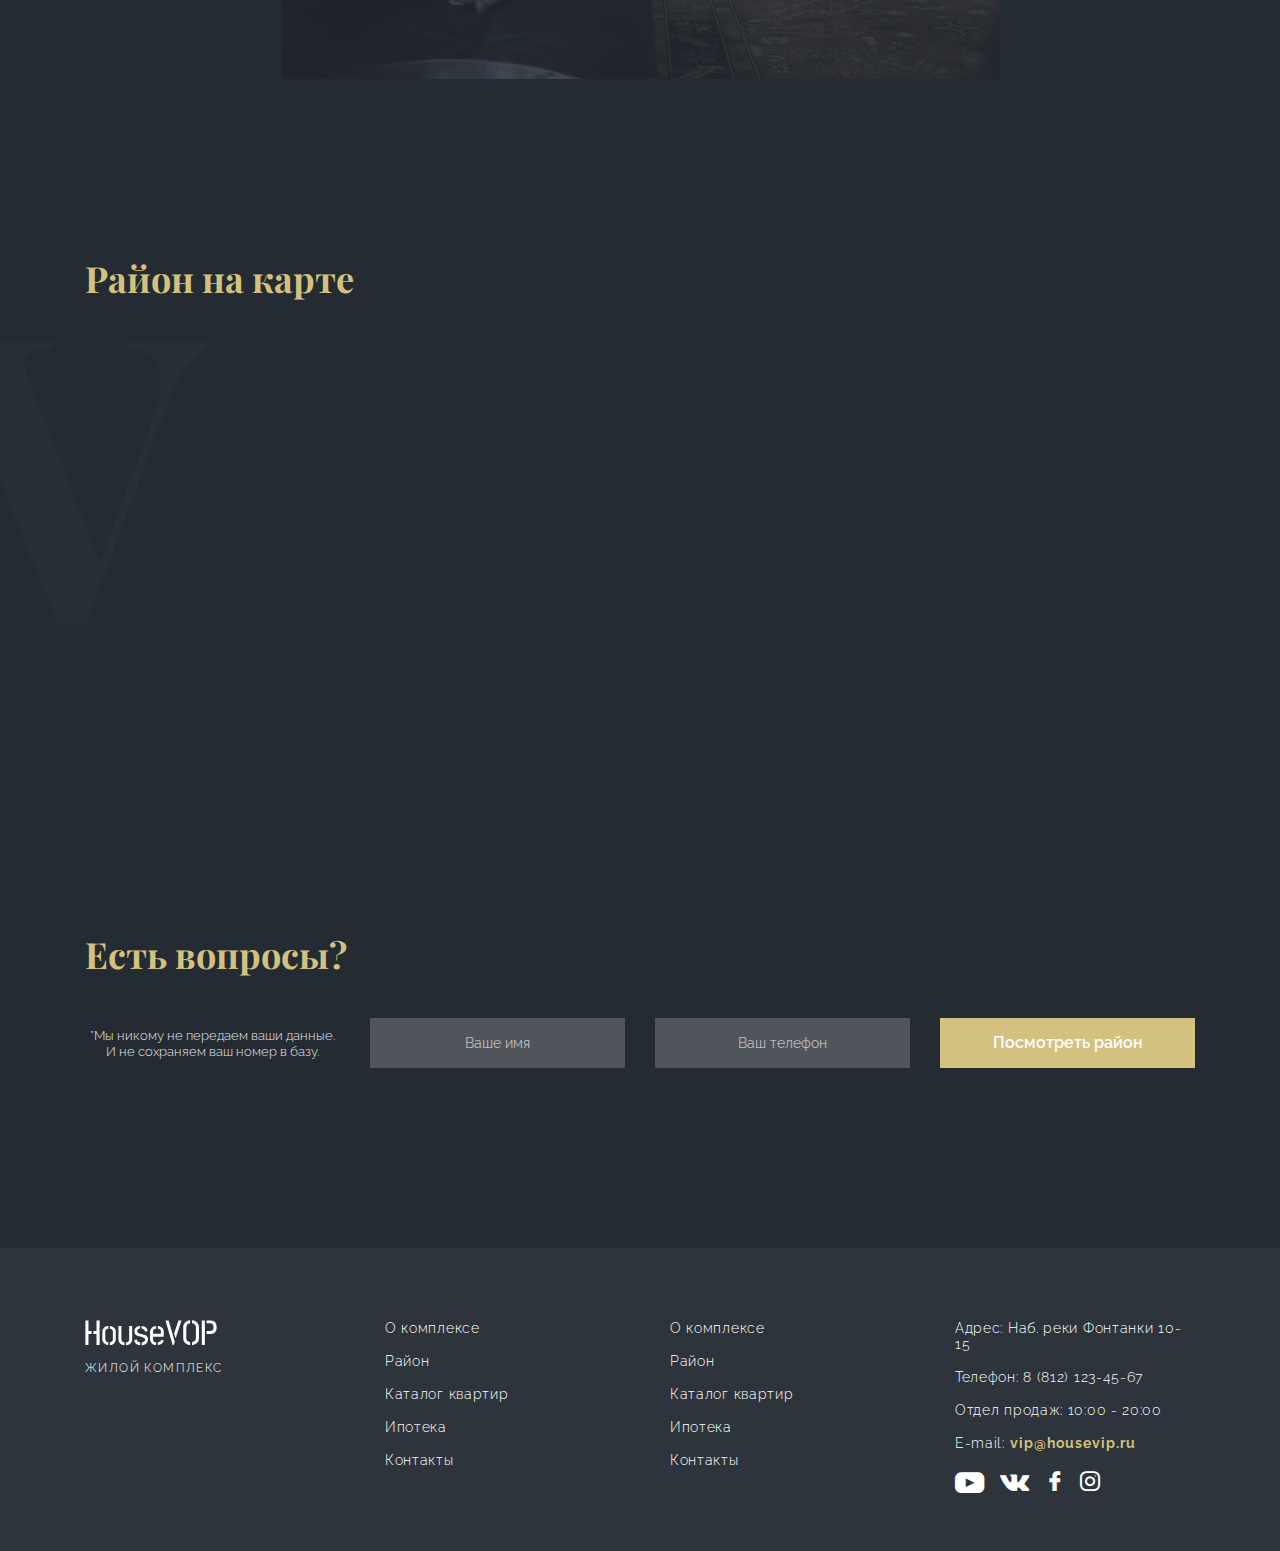
==== commit 3b727306: "added icon font" ====
--- a/index.html
+++ b/index.html
@@ -11,6 +11,7 @@
     rel="stylesheet">
   <link rel="stylesheet" href="css/normalize.css">
   <link rel="stylesheet" href="css/main.css">
+  <link rel="stylesheet" href="css/icon_fonts.css">
 </head>
 
 <body>
@@ -39,22 +40,22 @@
     <section class="section-title">
       <div class="container">
         <h1 class="font-h1">Жилой комплекс<br>в историческом центре</h1>
-        <a href="#section-apartments" class="link-flat"
+        <a href="#section-apartments" class="link-mouse"
           aria-label="Переход к вариантам размещения жилого комплекса House VOP">
-          <img src="img/mouse.svg" alt="">
+          <span class="icon icon-mouse"></span>
         </a>
         <ul class="row nav-title">
           <li class="col-left col-6">
             <a href="#section-map" class="link-map"
               aria-label="Переход к карте расположения жилого комплекса House VOP">
-              <img src="img/icon_address.svg" class="img-contacts" alt="">
+              <span class="icon icon-address"></span>
               <span class="font-contacts">Наб. реки Фонтанки 10-15</span>
             </a>
           </li>
           <li class="col-left col-6">
             <a href="tel:88121234567" class="link-phone"
               aria-label="Переход к звонку по телефону горячей линии жилого комплекса House VOP">
-              <img src="img/icon_phone.svg" class="img-contacts" alt="">
+              <span class="icon icon-phone"></span>
               <span class="font-contacts">8 (812) 123-45-67</span>
             </a>
           </li>
@@ -254,23 +255,23 @@
             <li>
               <ul class="nav-social-links">
                 <li>
-                  <a href="/" class="link-ft" aria-label="Переход на Youtube-канал">
-                    <img src="img/icon_video.svg" alt="">
-                  </a>
-                </li>
-                <li>
-                  <a href="/" class="link-ft" aria-label="Переход в социальную сеть В Контакте">
-                    <img src="img/icon_vk.svg" alt="">
-                  </a>
-                </li>
-                <li>
-                  <a href="/" class="link-ft" aria-label="Переход на фейсбук">
-                    <img src="img/icon_fb.svg" alt="">
-                  </a>
-                </li>
-                <li>
-                  <a href="/" class="link-ft" aria-label="Переход в инстаграм">
-                    <img src="img/icon_inst.svg" alt="">
+                  <a href="/" class="link-ft font-vk" aria-label="Переход на Youtube-канал">
+                    <span class="icon icon-video"></span>
+                  </a>
+                </li>
+                <li>
+                  <a href="/" class="link-ft font-vk" aria-label="Переход в социальную сеть В Контакте">
+                    <span class="icon icon-vk"></span>
+                  </a>
+                </li>
+                <li>
+                  <a href="/" class="link-ft font-fb" aria-label="Переход на фейсбук">
+                    <span class="icon icon-fb"></span>
+                  </a>
+                </li>
+                <li>
+                  <a href="/" class="link-ft font-fb" aria-label="Переход в инстаграм">
+                    <span class="icon icon-inst"></span>
                   </a>
                 </li>
               </ul>
--- a/css/main.css
+++ b/css/main.css
@@ -1,5 +1,8 @@
 * {
   box-sizing: border-box;
+}
+.qqq {
+border: 1px solid white;
 }
 body {
   background-color:#242b33;
@@ -105,7 +108,7 @@
 }
 .link-logo,
 .link-nav,
-.link-flat,
+.link-mouse,
 .link-map,
 .link-phone,
 .link-ft {
@@ -127,7 +130,7 @@
 }
 .section-title {
   padding-top: 194px;
-  padding-bottom: 74px;
+  padding-bottom: 70px;
   text-align: center;
   background-image: url("../img/rectangle.jpg");
   background-position: center bottom;
@@ -199,10 +202,10 @@
 .nav-main li {
   display: inline-block;
 }
-.nav-main:first-child {
+.nav-main li:first-child {
   margin-left: -18px;
 }
-.nav-main:last-child {
+.nav-main li:last-child {
   margin-right: -18px;
 }
 .link-nav {
@@ -212,28 +215,39 @@
 .font-contacts {
   font-size: 18px;
   line-height: 21px;
+  padding-left: 10px;
   vertical-align: top;
 }
-.link-flat {
-  display: block;
-  padding-top: 85px;
-  padding-bottom: 195px;
+.link-mouse {
+  display: block; 
+  margin-bottom: 110px;
+  padding: 85px;
+  font-size: 40px;
+  color: #d4c17f;
 }
 .link-map {
-  display: block;
   padding-right: 35px;
-  text-align: right;
+  padding-left: 5px;
+  font-size: 21px;
+  color: #fff;
 }
 .link-phone {
-  display: block;
+  padding-right: 5px;
   padding-left: 35px;
-  text-align: left;
+  font-size: 21px;
+  color: #fff;
 }
 .nav-title {
   font-size: 0;
 }
 .nav-title li{
   display: inline-block;
+}
+.nav-title li:first-child {
+  text-align: right;
+}
+.nav-title li:last-child {
+  text-align: left;
 }
 .img-contacts {
   margin-right: 15px;
@@ -295,7 +309,7 @@
 .font-paragraph {
   font-size: 16px;
   line-height: 24px;
-  margin-top: 45px;
+  margin-top: 40px;
   margin-bottom: 0;
 }
 .input-spec {
@@ -314,10 +328,7 @@
   margin: auto;
 }
 .play-button {
-  border: 0;
-  padding: 0;
   position: absolute;
-  margin: auto;
   top: 0;
   right: 0;
   bottom: 0;
@@ -326,6 +337,9 @@
   background-color: rgba(0, 0, 0, 0);
   width: 100px;
   height: 100px;
+  border: 0;
+  margin: auto;
+  padding: 0;
   z-index: 1;
 }
 .play-button:hover,
@@ -407,7 +421,17 @@
   padding-top: 12px;
   padding-bottom: 5px;
   padding-left: 15px;
-  display: block; 
+  display: block;
+}
+.font-fb {
+  font-size: 20px;
+  line-height: 30px;
+  color: #fff;
+}
+.font-vk {
+  font-size: 30px;
+  line-height: 30px;
+  color: #fff;
 }
 .font-email {
   font-size: 14px;
@@ -421,10 +445,7 @@
 }
 .nav-social-links li {
   display: inline-block;
-}
-/* новое  */
-.qqq {
-  border: 1px solid white;
+  vertical-align: top;
 }
 .font-roman-num {
   font-family: 'Playfair Display', serif;
--- a/css/icon_fonts.css
+++ b/css/icon_fonts.css
@@ -0,0 +1,39 @@
+@font-face {
+  font-family: 'icomoon';
+  src:  url('../fonts/icomoon.woff?smj7c6') format('woff');
+  font-weight: normal;
+  font-style: normal;
+  font-display: block;
+}
+.icon {
+  font-family: 'icomoon' !important;
+  speak-as: never;
+  font-style: normal;
+  font-weight: normal;
+  font-variant: normal;
+  text-transform: none;
+  line-height: 1;
+  -webkit-font-smoothing: antialiased;
+  -moz-osx-font-smoothing: grayscale;
+}
+.icon-mouse:before {
+  content: "\e906";
+}
+.icon-address:before {
+  content: "\e900";
+}
+.icon-phone:before {
+  content: "\e903";
+}
+.icon-fb:before {
+  content: "\e901";
+}
+.icon-inst:before {
+  content: "\e902";
+}
+.icon-video:before {
+  content: "\e904";
+}
+.icon-vk:before {
+  content: "\e905";
+}